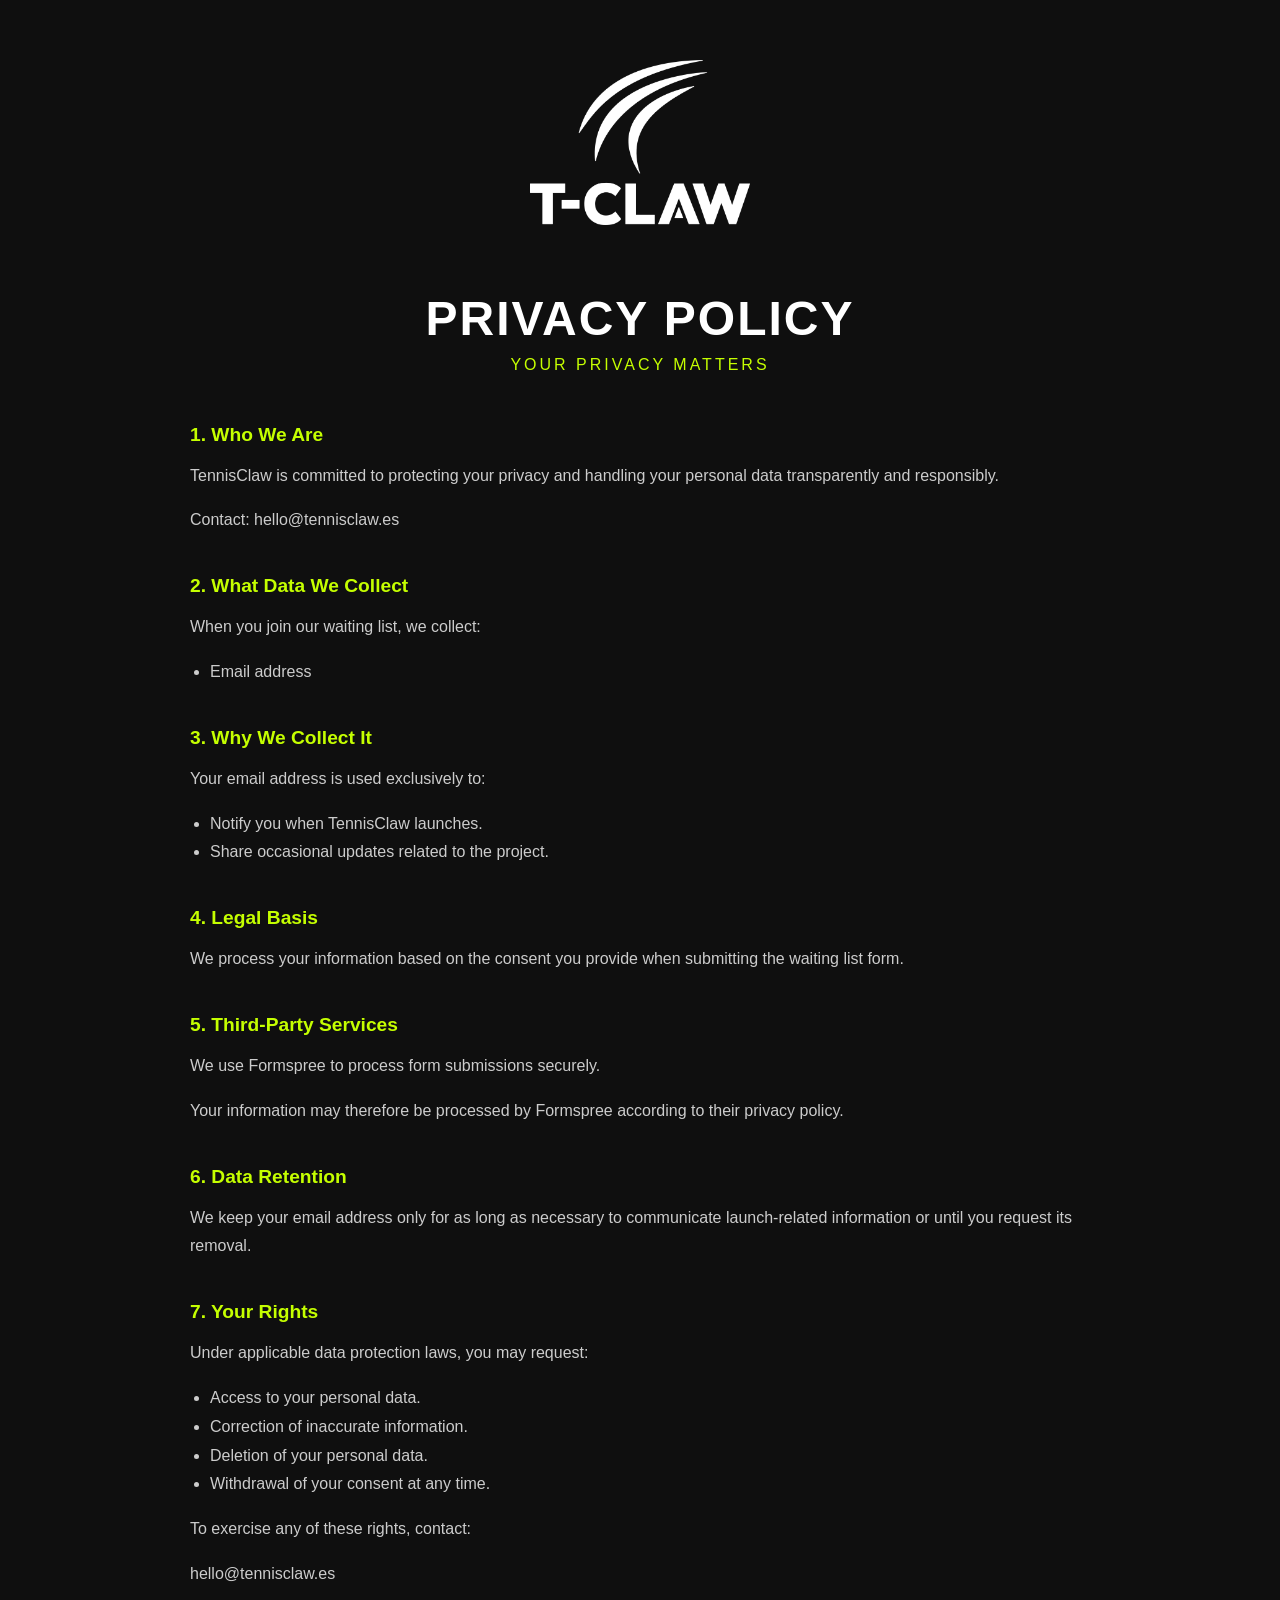
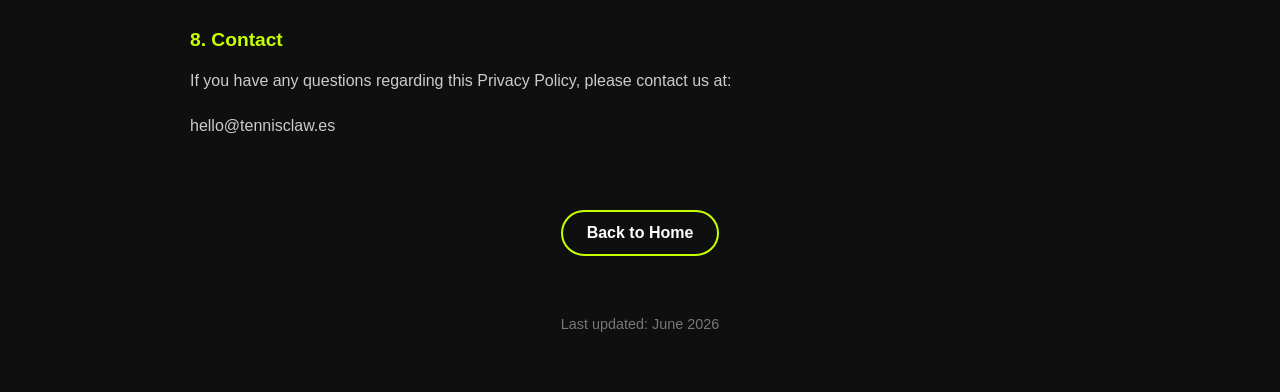
==== privacy-policy.html @ 29f53dab "Add files via upload" ====
<!DOCTYPE html>
<html lang="en">
<head>
<meta charset="UTF-8">
<meta name="viewport" content="width=device-width, initial-scale=1.0">

<title>Privacy Policy | TennisClaw</title>

<link rel="stylesheet" href="css/style.css">
</head>

<body>

<div class="legal-container">

    <div class="logo">
        <img src="images/T_CLAW_LOGO_W.png" alt="TennisClaw Logo">
    </div>

    <h1 class="page-title">PRIVACY POLICY</h1>

    <div class="page-subtitle">
        Your Privacy Matters
    </div>

    <div class="section">
        <h2>1. Who We Are</h2>

        <p>
            TennisClaw is committed to protecting your privacy and handling
            your personal data transparently and responsibly.
        </p>

        <p>
            Contact: hello@tennisclaw.es
        </p>
    </div>

    <div class="section">
        <h2>2. What Data We Collect</h2>

        <p>
            When you join our waiting list, we collect:
        </p>

        <ul>
            <li>Email address</li>
        </ul>
    </div>

    <div class="section">
        <h2>3. Why We Collect It</h2>

        <p>
            Your email address is used exclusively to:
        </p>

        <ul>
            <li>Notify you when TennisClaw launches.</li>
            <li>Share occasional updates related to the project.</li>
        </ul>
    </div>

    <div class="section">
        <h2>4. Legal Basis</h2>

        <p>
            We process your information based on the consent you provide
            when submitting the waiting list form.
        </p>
    </div>

    <div class="section">
        <h2>5. Third-Party Services</h2>

        <p>
            We use Formspree to process form submissions securely.
        </p>

        <p>
            Your information may therefore be processed by Formspree
            according to their privacy policy.
        </p>
    </div>

    <div class="section">
        <h2>6. Data Retention</h2>

        <p>
            We keep your email address only for as long as necessary to
            communicate launch-related information or until you request
            its removal.
        </p>
    </div>

    <div class="section">
        <h2>7. Your Rights</h2>

        <p>
            Under applicable data protection laws, you may request:
        </p>

        <ul>
            <li>Access to your personal data.</li>
            <li>Correction of inaccurate information.</li>
            <li>Deletion of your personal data.</li>
            <li>Withdrawal of your consent at any time.</li>
        </ul>

        <p>
            To exercise any of these rights, contact:
        </p>

        <p>
            hello@tennisclaw.es
        </p>
    </div>

    <div class="section">
        <h2>8. Contact</h2>

        <p>
            If you have any questions regarding this Privacy Policy,
            please contact us at:
        </p>

        <p>
            hello@tennisclaw.es
        </p>
    </div>

    <a href="index.html" class="back-button">
        Back to Home
    </a>

    <div class="footer-note">
        Last updated: June 2026
    </div>

</div>

</body>
</html>
---- css/style.css ----
body{
    margin:0;
    font-family:Arial,sans-serif;
    background:#0f0f0f;
    color:white;
    display:flex;
    justify-content:center;
    align-items:center;
    min-height:100vh;
    text-align:center;
}

/* Landing */
body.home-page{
    display:flex;
    justify-content:center;
    align-items:center;
    min-height:100vh;
}
.container{
    max-width:900px;
    padding:40px;
}

.logo img{
    max-width:220px;
    width:100%;
    margin-bottom:30px;
}

.slogan{
    color:#c5ff00;
    font-size:1rem;
    letter-spacing:4px;
    text-transform:uppercase;
    margin-bottom:15px;
}

.brand{
    font-size:4rem;
    font-weight:900;
    letter-spacing:3px;
    margin-bottom:20px;
}

.tagline{
    font-size:1.8rem;
    margin-bottom:25px;
}

.description{
    color:#cccccc;
    line-height:1.7;
    margin-bottom:40px;
    font-size:1.1rem;
    max-width:700px;
    margin-left:auto;
    margin-right:auto;
}

.coming-soon{
    border:2px solid #c5ff00;
    display:inline-block;
    padding:15px 30px;
    border-radius:50px;
    font-weight:bold;
}

.socials{
    margin-top:40px;
}

.contact-button{
    display:inline-block;
    margin-top:20px;
    padding:12px 24px;
    border:2px solid #c5ff00;
    border-radius:30px;
    color:white;
    text-decoration:none;
    font-weight:bold;
    transition:0.3s;
}

.contact-button:hover{
    background:#c5ff00;
    color:black;
}

.social-icon{
    width:32px;
    height:32px;
    fill:white;
    transition:0.3s;
}

.social-icon:hover{
    transform:scale(1.15);
}

.email{
    margin-top:18px;
    color:#cccccc;
    font-size:0.95rem;
    letter-spacing:1px;
}

@media (max-width:768px){

    .brand{
        font-size:2.8rem;
    }

    .tagline{
        font-size:1.3rem;
    }

    .description{
        font-size:1rem;
    }

    .logo img{
        max-width:180px;
    }
}
.instagram-link{
    display:inline-flex;
    align-items:center;
    gap:10px;
    margin-bottom:20px;
    text-decoration:none;
}

.instagram-link img{
    width:32px;
    height:32px;
    filter: brightness(0) invert(1);
    transition:0.3s;
}

.instagram-link img:hover{
    opacity:0.7;
}

.contact-email{
    color:#cccccc;
    margin-bottom:20px;
    font-size:0.95rem;
    letter-spacing:1px;
}


.instagram-text{
    color:white;
    font-size:0.95rem;
    letter-spacing:1px;
    transition:0.3s;
}

.instagram-link:hover .instagram-text{
    opacity:0.7;
}

/* ==========================
   PRIVACY POLICY
========================== */

.legal-container{
    max-width:900px;
    margin:0 auto;
    padding:60px 40px;
}

.page-title{
    text-align:center;
    font-size:3rem;
    font-weight:900;
    letter-spacing:2px;
    margin-bottom:10px;
}

.page-subtitle{
    text-align:center;
    color:#c5ff00;
    letter-spacing:3px;
    text-transform:uppercase;
    margin-bottom:50px;
}

.section{
    margin-bottom:40px;
    text-align:left;
}

.section h2{
    color:#c5ff00;
    font-size:1.2rem;
    margin-bottom:15px;
}

.section p,
.section li{
    color:#cccccc;
    line-height:1.8;
}

.section ul{
    padding-left:20px;
}

.back-button{
    display:inline-block;
    margin-top:30px;
    padding:12px 24px;
    border:2px solid #c5ff00;
    border-radius:30px;
    color:white;
    text-decoration:none;
    font-weight:bold;
    transition:0.3s;
}

.back-button:hover{
    background:#c5ff00;
    color:black;
}

.footer-note{
    margin-top:60px;
    color:#777;
    font-size:0.9rem;
    text-align:center;
}

@media (max-width:768px){

    .page-title{
        font-size:2.2rem;
    }

    .legal-container{
        padding:40px 25px;
    }

}

.legal-links{
    margin-top:10px;
    margin-bottom:20px;
}

.legal-links a{
    color:#888;
    text-decoration:none;
    font-size:0.9rem;
    transition:0.3s;
}

.legal-links a:hover{
    color:#c5ff00;
}

/* ==========================
   NUEVA VENTANA MODAL INTERACTIVA
========================== */

/* Botón que reemplaza a .coming-soon */
.coming-soon-btn {
    background: transparent;
    color: white;
    border: 2px solid #c5ff00;
    display: inline-block;
    padding: 15px 35px;
    border-radius: 50px;
    font-weight: bold;
    font-size: 1rem;
    cursor: pointer;
    letter-spacing: 1px;
    transition: 0.3s ease;
}

.coming-soon-btn:hover {
    background: #c5ff00;
    color: #0f0f0f;
    box-shadow: 0 0 15px rgba(197, 255, 0, 0.4);
}

/* El fondo oscurecido y desenfocado */
.modal-overlay {
    position: fixed;
    top: 0;
    left: 0;
    width: 100vw;
    height: 100vh;
    background: rgba(0, 0, 0, 0.8);
    backdrop-filter: blur(5px);
    -webkit-backdrop-filter: blur(5px);
    display: flex;
    justify-content: center;
    align-items: center;
    opacity: 0;
    pointer-events: none;
    transition: opacity 0.4s ease;
    z-index: 9999;
}

/* Estado activo de la modal */
.modal-overlay.active {
    opacity: 1;
    pointer-events: auto;
}

/* La tarjeta del formulario */
.modal-card {
    background: #161616;
    border: 1px solid rgba(197, 255, 0, 0.3);
    padding: 45px 40px;
    border-radius: 12px;
    max-width: 420px;
    width: 90%;
    position: relative;
    text-align: center;
    transform: translateY(-20px);
    transition: transform 0.4s ease;
    box-shadow: 0 20px 40px rgba(0,0,0,0.5);
}

.modal-overlay.active .modal-card {
    transform: translateY(0);
}

/* Botón cerrar (X) */
.close-btn {
    position: absolute;
    top: 15px;
    right: 20px;
    background: none;
    border: none;
    color: #888;
    font-size: 2rem;
    cursor: pointer;
    transition: 0.3s;
    line-height: 1;
}

.close-btn:hover {
    color: #c5ff00;
}

.modal-card h3 {
    margin: 0 0 10px 0;
    font-size: 1.8rem;
    font-weight: 900;
    letter-spacing: 1px;
}

.modal-card p {
    color: #cccccc;
    font-size: 0.95rem;
    margin-bottom: 30px;
    line-height: 1.5;
}

/* Elementos del Formulario */
.modal-form {
    display: flex;
    flex-direction: column;
    gap: 15px;
}

.modal-form input[type="email"] {
    background: #222;
    border: 1px solid #333;
    padding: 14px 20px;
    border-radius: 6px;
    color: white;
    font-size: 1rem;
    outline: none;
    transition: 0.3s;
}

.modal-form input[type="email"]:focus {
    border-color: #c5ff00;
    background: #262626;
}

.submit-btn {
    background: #c5ff00;
    color: black;
    border: none;
    padding: 14px;
    border-radius: 6px;
    font-weight: bold;
    font-size: 1rem;
    cursor: pointer;
    transition: 0.3s;
}

.submit-btn:hover {
    background: #b2e600;
    box-shadow: 0 5px 15px rgba(197, 255, 0, 0.2);
}

/* Alineación de los campos Email + Fecha */
.form-row {
    display: flex;
    gap: 15px;
    width: 100%;
}

/* Forzar que todos los inputs mantengan el diseño de tu marca */
.modal-form input[type="text"],
.modal-form input[type="number"],
.modal-form input[type="date"] {
    background: #222;
    border: 1px solid #333;
    padding: 14px 20px;
    border-radius: 6px;
    color: white;
    font-size: 1rem;
    outline: none;
    transition: 0.3s;
    font-family: Arial, sans-serif;
}

.modal-form input[type="text"]:focus,
.modal-form input[type="number"]:focus,
.modal-form input[type="date"]:focus {
    border-color: #c5ff00;
    background: #262626;
}

@media (max-width: 480px) {
    .form-row {
        flex-direction: column;
    }
}

/* ==========================
   CORRECCIÓN TEXTO GRIS INPUT DATE
========================== */

/* 1. Forzar el texto interno del formato (dd/mm/aaaa) a gris tenue por defecto */
.modal-form input[type="date"]::-webkit-datetime-edit,
.modal-form input[type="date"]::-webkit-datetime-edit-text,
.modal-form input[type="date"]::-webkit-datetime-edit-month-field,
.modal-form input[type="date"]::-webkit-datetime-edit-day-field,
.modal-form input[type="date"]::-webkit-datetime-edit-year-field {
    color: rgba(255, 255, 255, 0.35) !important;
}

/* 2. Forzar el icono del calendario nativo a un gris de opacidad baja */
.modal-form input[type="date"]::-webkit-calendar-picker-indicator {
    opacity: 0.35 !important;
    filter: invert(1);
    cursor: pointer;
}

/* 3. Cuando el valor cambie a una fecha elegida válida, el texto pasa a blanco brillante */
.modal-form input[type="date"]:valid::-webkit-datetime-edit,
.modal-form input[type="date"]:valid::-webkit-datetime-edit-text,
.modal-form input[type="date"]:valid::-webkit-datetime-edit-month-field,
.modal-form input[type="date"]:valid::-webkit-datetime-edit-day-field,
.modal-form input[type="date"]:valid::-webkit-datetime-edit-year-field {
    color: #ffffff !important;
}

/* Compatibilidad extra de placeholder en Firefox */
.modal-form input[type="date"]::placeholder {
    color: rgba(255, 255, 255, 0.35);
}
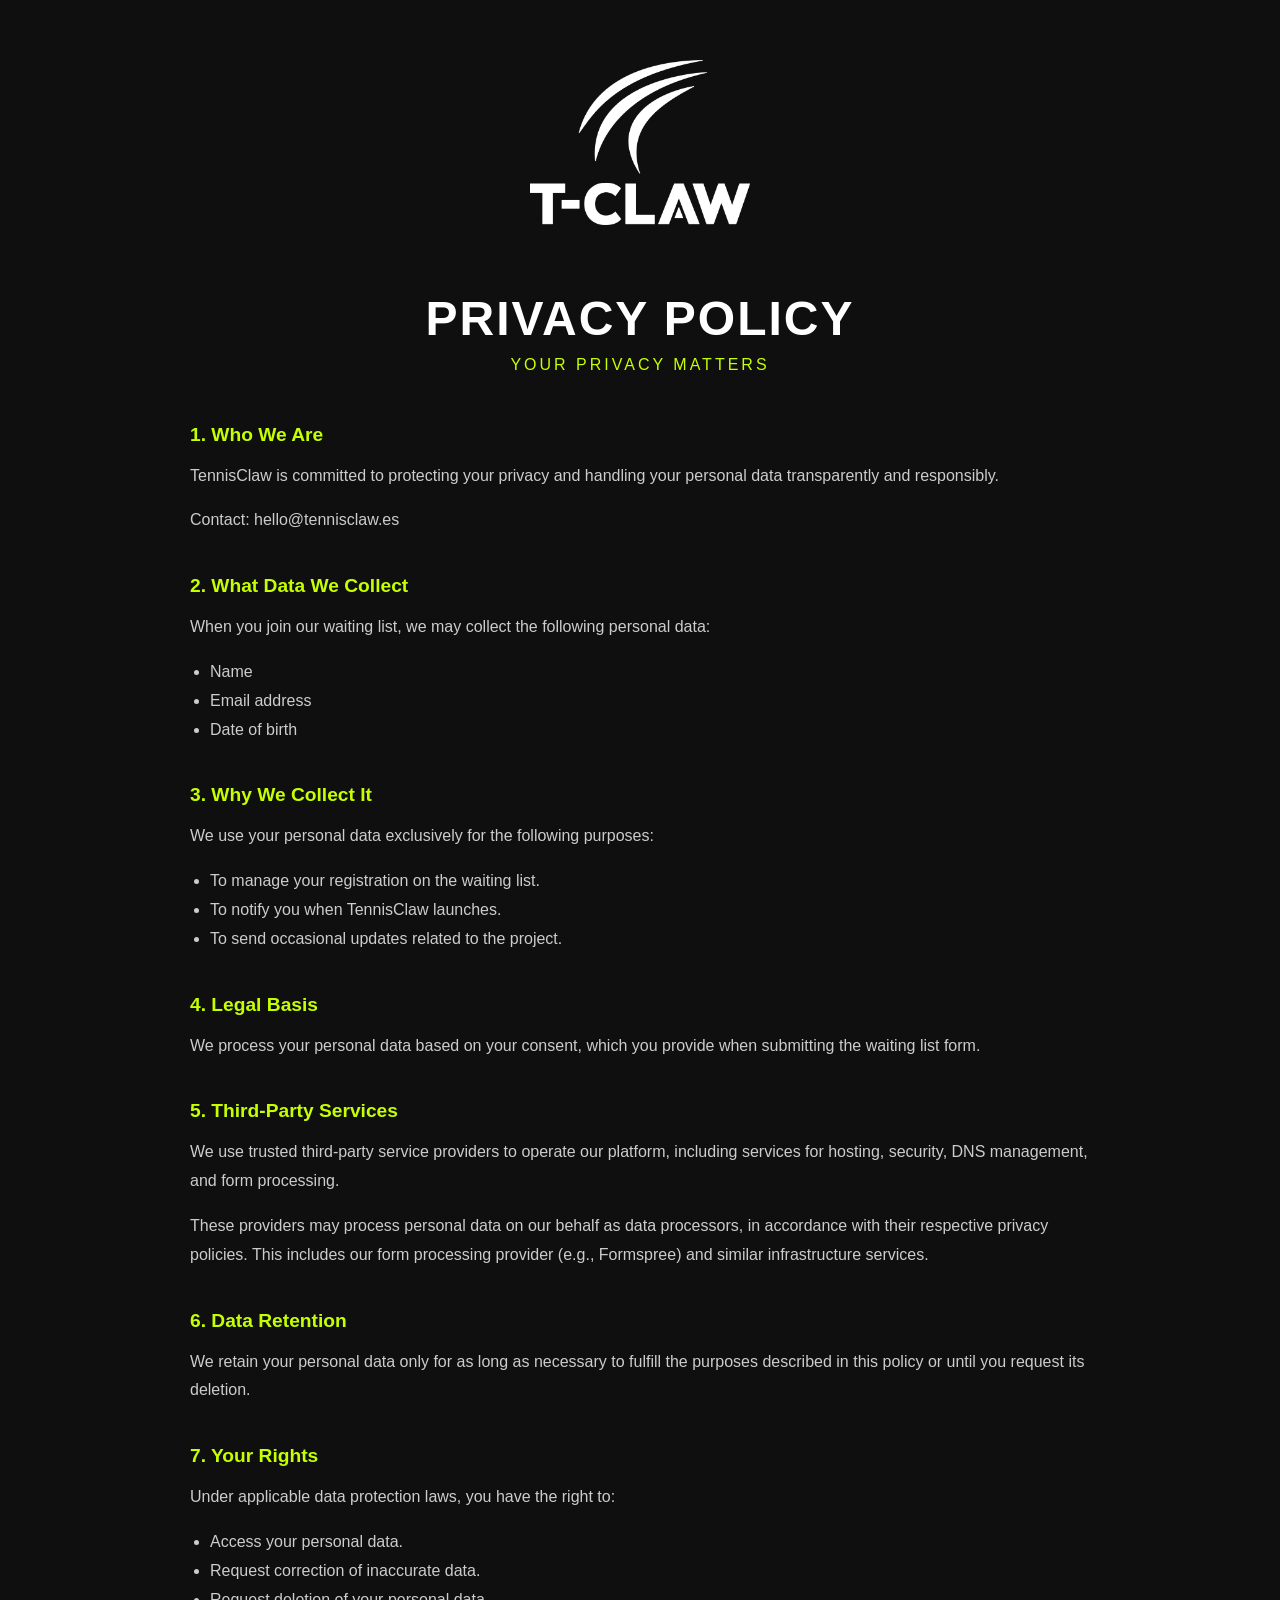
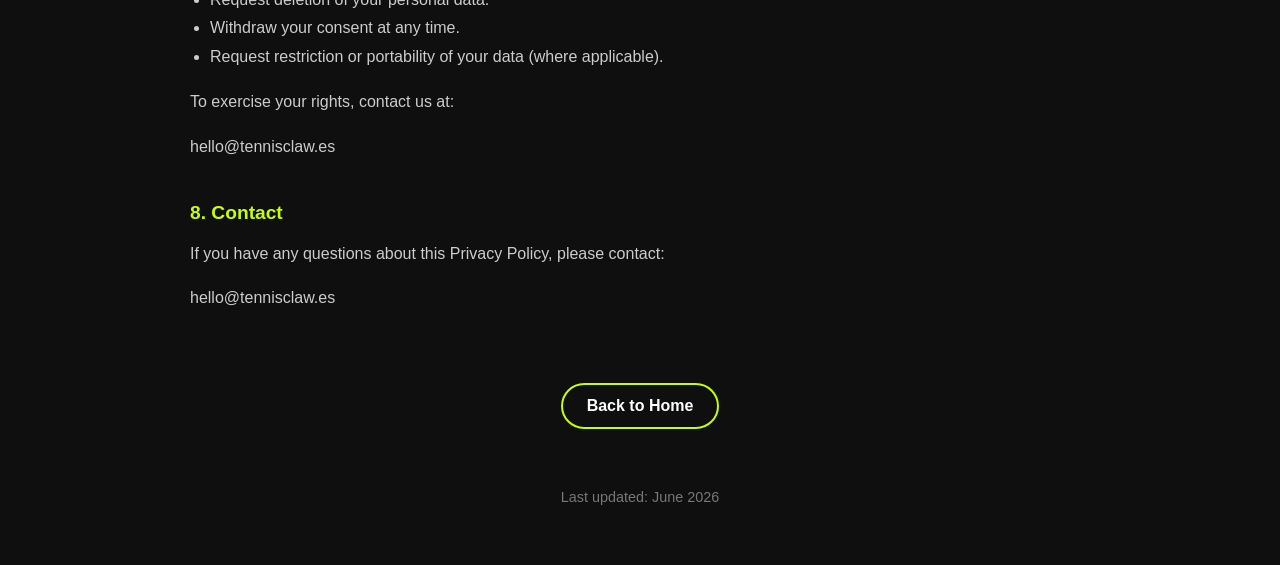
==== commit f120a6dc: "Update privacy-policy.html" ====
--- a/privacy-policy.html
+++ b/privacy-policy.html
@@ -40,11 +40,13 @@
         <h2>2. What Data We Collect</h2>
 
         <p>
-            When you join our waiting list, we collect:
+            When you join our waiting list, we may collect the following personal data:
         </p>
 
         <ul>
+            <li>Name</li>
             <li>Email address</li>
+            <li>Date of birth</li>
         </ul>
     </div>
 
@@ -52,12 +54,13 @@
         <h2>3. Why We Collect It</h2>
 
         <p>
-            Your email address is used exclusively to:
+            We use your personal data exclusively for the following purposes:
         </p>
 
         <ul>
-            <li>Notify you when TennisClaw launches.</li>
-            <li>Share occasional updates related to the project.</li>
+            <li>To manage your registration on the waiting list.</li>
+            <li>To notify you when TennisClaw launches.</li>
+            <li>To send occasional updates related to the project.</li>
         </ul>
     </div>
 
@@ -65,7 +68,7 @@
         <h2>4. Legal Basis</h2>
 
         <p>
-            We process your information based on the consent you provide
+            We process your personal data based on your consent, which you provide
             when submitting the waiting list form.
         </p>
     </div>
@@ -74,12 +77,14 @@
         <h2>5. Third-Party Services</h2>
 
         <p>
-            We use Formspree to process form submissions securely.
+            We use trusted third-party service providers to operate our platform,
+            including services for hosting, security, DNS management, and form processing.
         </p>
 
         <p>
-            Your information may therefore be processed by Formspree
-            according to their privacy policy.
+            These providers may process personal data on our behalf as data processors,
+            in accordance with their respective privacy policies. This includes our form
+            processing provider (e.g., Formspree) and similar infrastructure services.
         </p>
     </div>
 
@@ -87,9 +92,8 @@
         <h2>6. Data Retention</h2>
 
         <p>
-            We keep your email address only for as long as necessary to
-            communicate launch-related information or until you request
-            its removal.
+            We retain your personal data only for as long as necessary to
+            fulfill the purposes described in this policy or until you request its deletion.
         </p>
     </div>
 
@@ -97,18 +101,19 @@
         <h2>7. Your Rights</h2>
 
         <p>
-            Under applicable data protection laws, you may request:
+            Under applicable data protection laws, you have the right to:
         </p>
 
         <ul>
-            <li>Access to your personal data.</li>
-            <li>Correction of inaccurate information.</li>
-            <li>Deletion of your personal data.</li>
-            <li>Withdrawal of your consent at any time.</li>
+            <li>Access your personal data.</li>
+            <li>Request correction of inaccurate data.</li>
+            <li>Request deletion of your personal data.</li>
+            <li>Withdraw your consent at any time.</li>
+            <li>Request restriction or portability of your data (where applicable).</li>
         </ul>
 
         <p>
-            To exercise any of these rights, contact:
+            To exercise your rights, contact us at:
         </p>
 
         <p>
@@ -120,8 +125,7 @@
         <h2>8. Contact</h2>
 
         <p>
-            If you have any questions regarding this Privacy Policy,
-            please contact us at:
+            If you have any questions about this Privacy Policy, please contact:
         </p>
 
         <p>
